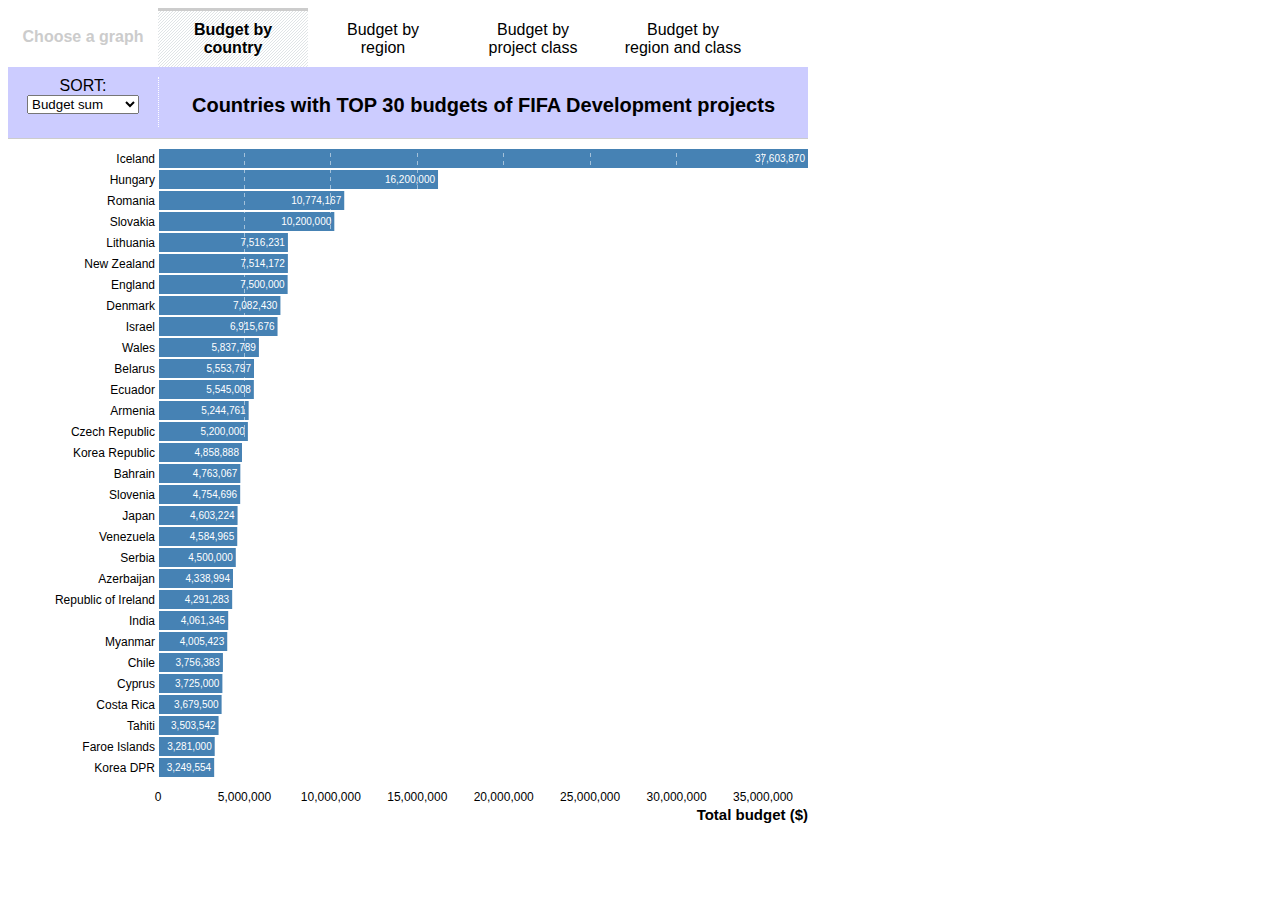
==== index.html @ 151d4c10 "Initial commit" ====
<!DOCTYPE html>
<html>
<head>
<title>Pr5</title>
<script type="text/javascript" src="js/d3.min.js"></script>
<script type="text/javascript" src="js/d3.fifa.js"></script>
<script type="text/javascript" src="js/jquery.js"></script>
<link rel="stylesheet" href="css/fifa.css" />
<script>
$(document).ready(function(e) {
	
	drawBarChart(800,700,"budget_sum","Country","data/fifa_by_country.csv");
	$("#sort_by").on("change", changeBar)
	$(".tab").on("click", changeBar)
	
	
});
</script>
</head>
<body>
<div class="tabs">
	<div class="sel">Choose a graph</div>
	<div class="tab active" id="country">Budget by<br>country</div>
	<div class="tab" id="region">Budget by<br>region</div>
	<div class="tab" id="class">Budget by<br>project class</div>
	<div class="tab" id="region_class">Budget by<br>region and class</div>
</div>


<div class="headings">
<div style="width:150px;float:left;border-right:1px #fff dotted; height:50px;">
<div id="sort_div">
SORT:<br>
<select id="sort_by" >
	<option value="budget_sum" selected>Budget sum</option>
	<option value="budget_median">Budget median</option>      
</select>
</div>
</div><div><h2 id="chart_heading">Countries with TOP 30 budgets of FIFA Development projects</h2></div>
</div>
<svg class="chart"></svg>
</body>
</html>
---- css/fifa.css ----
.chart rect {
  fill: steelblue;
}
.chart text {
  fill:#fff;
  font: 10px sans-serif;
  text-anchor: end;
}
.axis path,
.axis line {
    fill: none;
    stroke: #fff;
    shape-rendering: crispEdges;
}
.x.axis>.tick line {
    fill: none;
    stroke: #fff;
    shape-rendering: crispEdges;
	stroke-dasharray: 4 4;
	stroke-width: 1;
	stroke-opacity: .5;	
}
.axis text {
    fill: #000;
    font-family: calibri, sans-serif;
    font-size: 12px;
}

.bar {
  fill: steelblue;
}
#chart_heading{
margin-left:150px;
font-family: calibri, sans-serif;
font-size:20px;
}

.tabs{
width:800px;
}
.tabs div{
float:left;
font-family: calibri, sans-serif;
font-size:16px;
}

.tabs div.sel{
width:150px;
padding: 20px 0 20px 0;
text-align:center;
font-weight:bold;
color:#ccc;
}

.tabs div.tab{
width:150px;
padding: 10px 0 10px 0;
text-align:center;
cursor:pointer;
border-top:#fff solid 3px;
}

.tabs div.tab.active{
border-top:#ccc solid 3px;
font-weight:bold;
background: url(../img/gray_bg.gif);
}

.tabs div.tab:hover{
border-top:#ccc solid 3px;
}
.headings{
 clear: both;	
width:800px;
padding: 10px 0 5px 0;
border-bottom: 1px solid #ccc;
background: #CCCCFF;
}

.headings div{
font-family: calibri, sans-serif;
text-align:center;
}
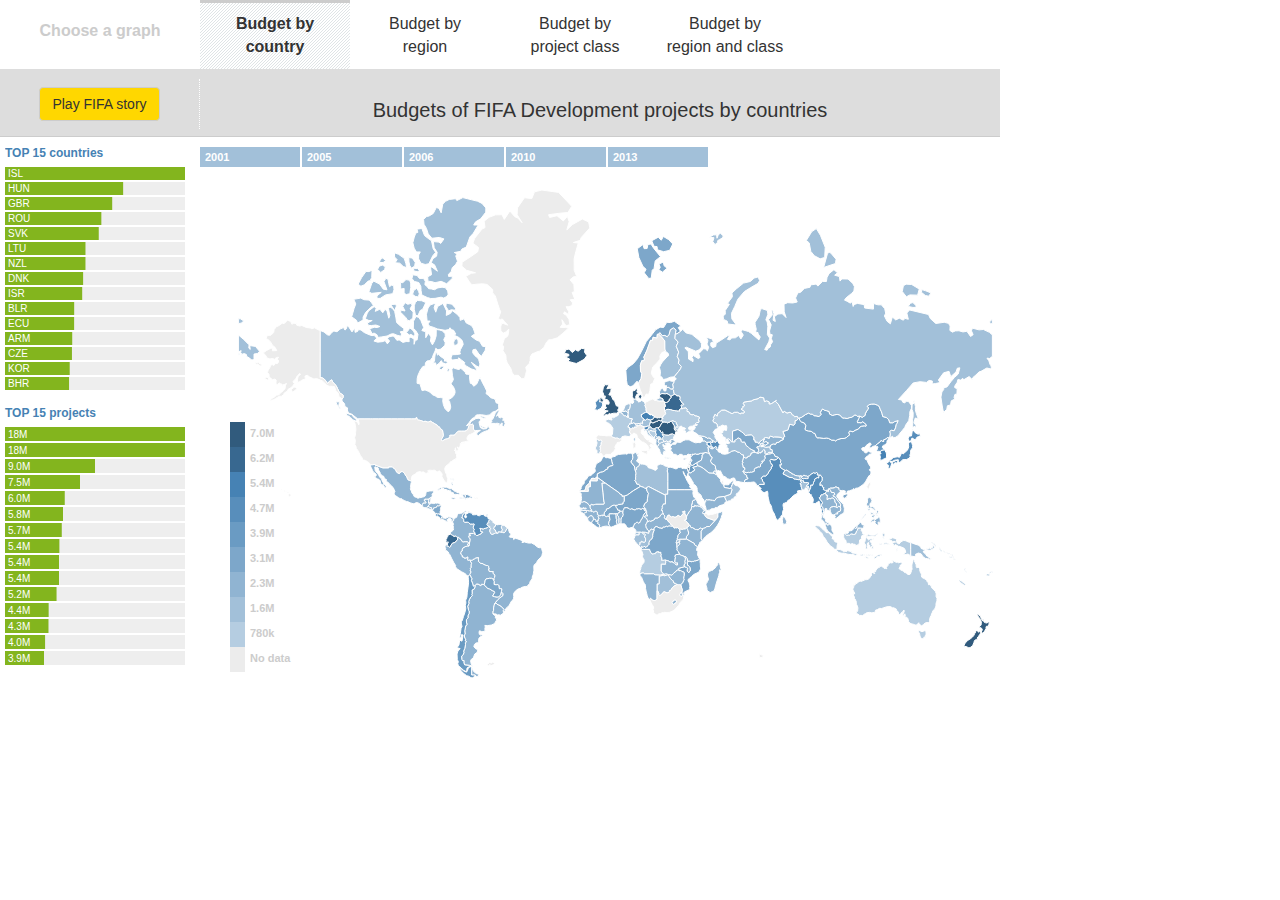
==== commit 14da9f1b: "second version of visualization" ====
--- a/index.html
+++ b/index.html
@@ -2,18 +2,23 @@
 <html>
 <head>
 <title>Pr5</title>
+<script type="text/javascript" src="js/bootstrap.min.js"></script>
 <script type="text/javascript" src="js/d3.min.js"></script>
 <script type="text/javascript" src="js/d3.fifa.js"></script>
 <script type="text/javascript" src="js/jquery.js"></script>
+<script type="text/javascript" src="js/queue.v1.min.js"></script>
+<script type="text/javascript" src="js/topojson.v1.min.js"></script>  
+<script type="text/javascript" src="js/d3.tip.v0.6.3.js"></script>
+<link rel="stylesheet" href="css/bootstrap.min.css" />
 <link rel="stylesheet" href="css/fifa.css" />
+
 <script>
 $(document).ready(function(e) {
-	
-	drawBarChart(800,700,"budget_sum","Country","data/fifa_by_country.csv");
-	$("#sort_by").on("change", changeBar)
-	$(".tab").on("click", changeBar)
-	
-	
+//	
+SvgModule.init();
+$(".tab").on("click", SvgModule.selectGraph);
+$("#sort_by").on("change", SvgModule.selectGraph);
+$("#play_button").on("click", SvgModule.playButtonHandler);
 });
 </script>
 </head>
@@ -28,16 +33,21 @@
 
 
 <div class="headings">
-<div style="width:150px;float:left;border-right:1px #fff dotted; height:50px;">
+<div style="width:200px;float:left;border-right:1px #fff dotted; height:50px;">
 <div id="sort_div">
-SORT:<br>
+SORT BY:<br>
 <select id="sort_by" >
-	<option value="budget_sum" selected>Budget sum</option>
-	<option value="budget_median">Budget median</option>      
+	<option value="TotalBudget" selected>Total budget</option>
+	<option value="n">Projects number</option>      
 </select>
 </div>
-</div><div><h2 id="chart_heading">Countries with TOP 30 budgets of FIFA Development projects</h2></div>
+<div id="play_div">
+<button class="btn btn-default navbar-btn" id="play_button">Play FIFA story</button>
 </div>
+</div><div><h2 id="chart_heading">Budgets of FIFA Development projects by countries</h2></div>
+</div>
+<div id="svgContainer">
 <svg class="chart"></svg>
+</div>
 </body>
 </html>--- a/css/fifa.css
+++ b/css/fifa.css
@@ -1,11 +1,32 @@
-.chart rect {
-  fill: steelblue;
+.fill_no_data {fill: rgb(236,236,236);}
+.q0-9 { fill:#b5cde1; }
+.q1-9 { fill:#a2c0d9; }
+.q2-9 { fill:#90b4d2; }
+.q3-9 { fill:#7da7ca; }
+.q4-9 { fill:#6a9bc3; }
+.q5-9 { fill:#588ebb; }
+.q6-9 { fill:#4682b4; }
+.q7-9 { fill:#386890; }
+.q8-9 { fill:#315b7d; }	
+
+
+.bar:hover {
+  fill: #ccc;
 }
+
 .chart text {
   fill:#fff;
+  font: 11px sans-serif;
+  text-anchor: end;
+  font-weight:bold;
+}
+
+.chart text.barLeft{
+  fill:#fff;
   font: 10px sans-serif;
-  text-anchor: end;
+  text-anchor: start;
 }
+
 .axis path,
 .axis line {
     fill: none;
@@ -27,16 +48,29 @@
 }
 
 .bar {
-  fill: steelblue;
+  fill: #83B51E;
+}
+.playBackNav{
+ fill:#a2c0d9;
+}
+.playBackNav:hover, .playBackNav_hover{
+ fill:#83B51E;
+}
+
+.circleMap{
+fill:#83B51E;
+}
+.circleMap:hover{
+	fill:#83B51E;
 }
 #chart_heading{
-margin-left:150px;
+margin-left:200px;
 font-family: calibri, sans-serif;
 font-size:20px;
 }
 
 .tabs{
-width:800px;
+width:1000px;
 }
 .tabs div{
 float:left;
@@ -45,7 +79,7 @@
 }
 
 .tabs div.sel{
-width:150px;
+width:200px;
 padding: 20px 0 20px 0;
 text-align:center;
 font-weight:bold;
@@ -71,13 +105,37 @@
 }
 .headings{
  clear: both;	
-width:800px;
+width:1000px;
 padding: 10px 0 5px 0;
 border-bottom: 1px solid #ccc;
-background: #CCCCFF;
+background: #DDD;
 }
 
 .headings div{
 font-family: calibri, sans-serif;
 text-align:center;
 }
+
+div.tooltip {   
+  position: absolute;           
+  text-align: center;           
+  width: 150px;                                  
+  padding: 5px;             
+  font: 12px sans-serif;        
+  background: white;   
+  border: 1px solid #ccc;                
+  pointer-events: none;
+line-height: 18px;  
+}
+#play_div{
+/*padding-top:15px;*/
+}
+.btn-default{
+background-color: #ffd700;
+
+}
+
+.btn-default:hover, .btn-default:focus, .btn-default:active{
+background-color: #ffe766;
+}
+
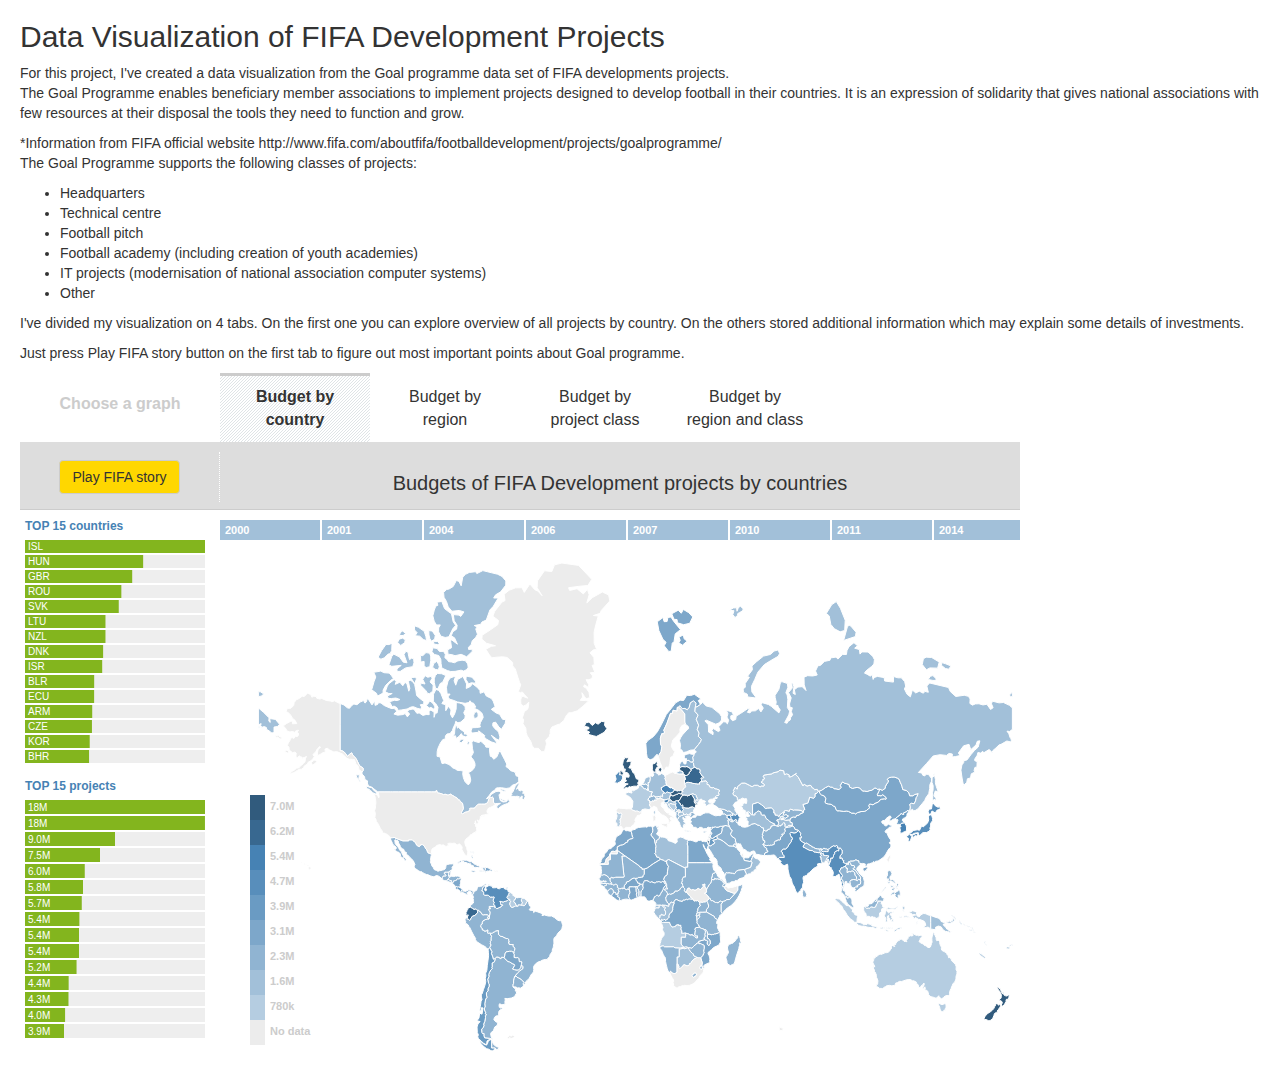
==== commit ead6800d: "final update for submission" ====
--- a/index.html
+++ b/index.html
@@ -1,20 +1,21 @@
 <!DOCTYPE html>
 <html>
 <head>
-<title>Pr5</title>
-<script type="text/javascript" src="js/bootstrap.min.js"></script>
+<title>Data Visualization of FIFA Development Projects</title>
+<!--This css file need for my github page project-->
+<script type="text/javascript" src="js/bootstrap.min.js"></script> 
+<link rel="stylesheet" href="css/bootstrap.min.css" />
 <script type="text/javascript" src="js/d3.min.js"></script>
 <script type="text/javascript" src="js/d3.fifa.js"></script>
 <script type="text/javascript" src="js/jquery.js"></script>
 <script type="text/javascript" src="js/queue.v1.min.js"></script>
 <script type="text/javascript" src="js/topojson.v1.min.js"></script>  
 <script type="text/javascript" src="js/d3.tip.v0.6.3.js"></script>
-<link rel="stylesheet" href="css/bootstrap.min.css" />
+
 <link rel="stylesheet" href="css/fifa.css" />
 
 <script>
-$(document).ready(function(e) {
-//	
+$(document).ready(function(e) {	
 SvgModule.init();
 $(".tab").on("click", SvgModule.selectGraph);
 $("#sort_by").on("change", SvgModule.selectGraph);
@@ -23,6 +24,33 @@
 </script>
 </head>
 <body>
+<h2>Data Visualization of FIFA Development Projects</h2>
+
+For this project, I've created a data visualization from the Goal programme data set of FIFA developments projects.
+<p> 
+The Goal Programme enables beneficiary member associations to implement projects designed to develop football in their countries. 
+It is an expression of solidarity that gives national associations with few resources at their disposal the tools they need to function and grow.
+</p>
+
+*Information from FIFA official website http://www.fifa.com/aboutfifa/footballdevelopment/projects/goalprogramme/
+<p>
+The Goal Programme supports the following classes of projects:
+</p>
+<ul>
+<li>Headquarters</li>
+<li>Technical centre</li>
+<li>Football pitch</li>
+<li>Football academy (including creation of youth academies)</li>
+<li>IT projects (modernisation of national association computer systems)</li>
+<li>Other</li>
+</ul>
+<p>
+I've divided my visualization on 4 tabs. On the first one you can explore overview of all projects by country.
+On the others stored additional information which may explain some details of investments. 
+</p>
+<p>
+Just press Play FIFA story button on the first tab to figure out most important points about Goal programme.
+</p>
 <div class="tabs">
 	<div class="sel">Choose a graph</div>
 	<div class="tab active" id="country">Budget by<br>country</div>
--- a/css/fifa.css
+++ b/css/fifa.css
@@ -9,6 +9,9 @@
 .q7-9 { fill:#386890; }
 .q8-9 { fill:#315b7d; }	
 
+body{
+padding-left:20px;
+}
 
 .bar:hover {
   fill: #ccc;
